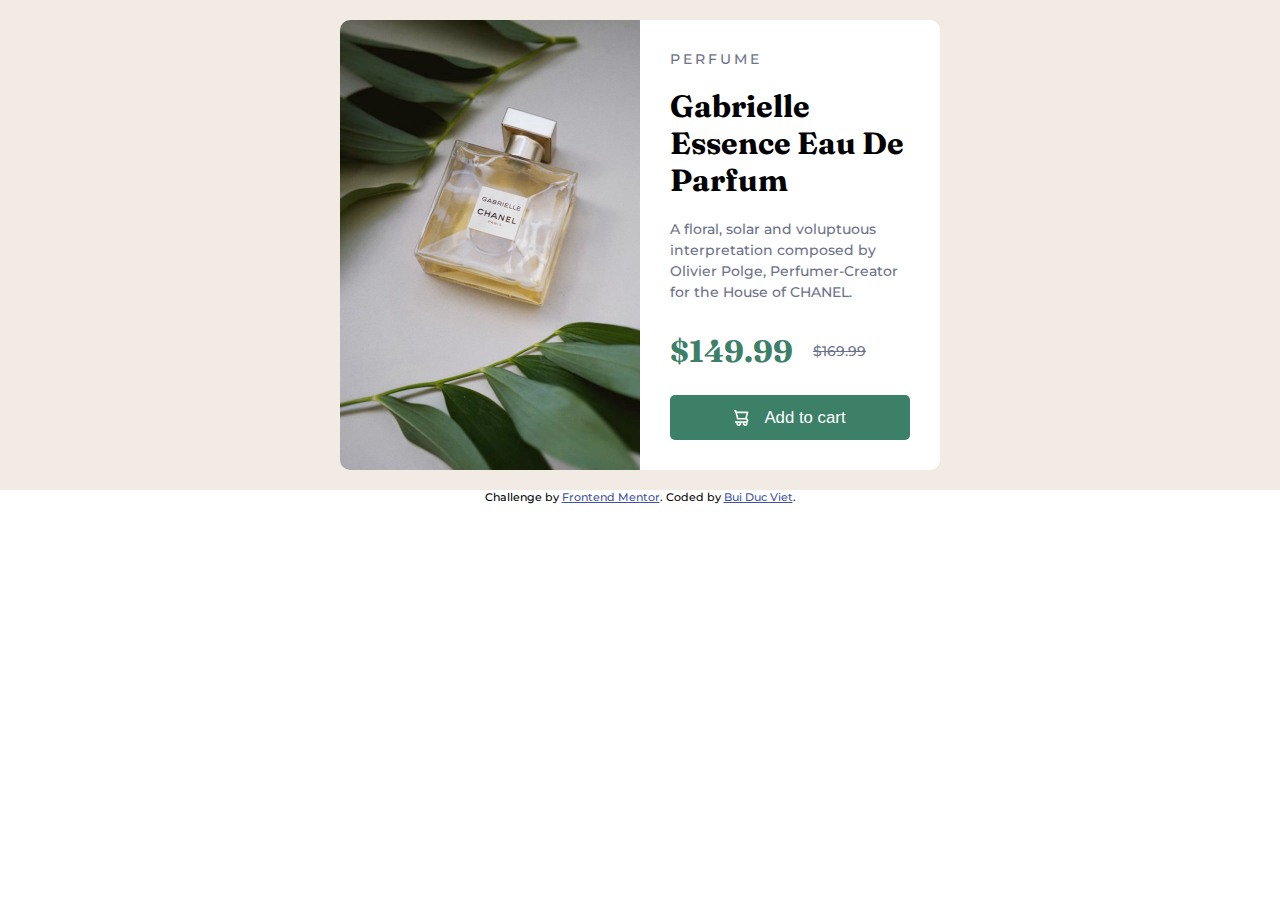
==== product-preview-card-component-main/index.html @ 70a3d057 "Initial commit" ====
<!DOCTYPE html>
<html lang="en">
<head>
  <meta charset="UTF-8">
  <meta name="viewport" content="width=device-width, initial-scale=1.0"> <!-- displays site properly based on user's device -->

  <link rel="icon" type="image/png" sizes="32x32" href="./images/favicon-32x32.png">
  <link rel="preconnect" href="https://fonts.googleapis.com">
  <link rel="preconnect" href="https://fonts.gstatic.com" crossorigin>
  <link href="https://fonts.googleapis.com/css2?family=Fraunces:opsz,wght@9..144,700&family=Montserrat:wght@500;700&display=swap" rel="stylesheet">
  <title>Frontend Mentor | Product preview card component</title>
  <meta name="viewport" content="width=device-width, initial-scale=1">
  <!-- Feel free to remove these styles or customise in your own stylesheet 👍 -->
  <style>
    html{
      font-size: 14px;
      font-family: 'Montserrat',sans-serif;
      font-weight: 500;
    }
    *{
      box-sizing: border-box;
      padding: 0;
      margin: 0;
    }
    p{
      line-height: 1.5;
    }

    h1{
      padding-bottom: 20px;
      padding-top: 20px;
      font: 700 2.2em/1.2 "Fraunces", serif;
    }
    h2 {
      letter-spacing: 3px;
      font-size: 14px;
      font-weight: 500;
      
    }
    h2, .info p ,.price p:last-child{
      color:hsl(228, 12%, 48%);
    }
    .info, .price{
      margin: 25px;
      padding: 0;
    }
    .container{
      background: hsl(30, 38%, 92%);
      display: flex;
      align-items: center;
      justify-content: center;
      padding: 20px;
    }
    
    .price{
      display: flex;
      align-items: center;
    }
    .price p:first-child{
      font: 700 2.2em/1.2 "Fraunces", serif;
      padding-right: 20px;
      color:hsl(158, 36%, 37%);
    }

    .icon.cart{
      padding-right: 15px;
    }

    button:hover{
      background-color: hsl(158, 36%, 17%);
    }

    /* Mobile version*/

    .card {
      display: grid;
      grid-template-columns: 1fr;
      background-color: white;
      width: 365px;
      border-radius: 10px;
    }
    button{
      border: none;
      font-size: 1.2em;
      color: white;
      width: 86%;
      height: 45px;
      margin: auto;
      border-radius: 5px;
      margin-bottom: 20px;
      background-color: hsl(158, 36%, 37%);
      display: flex;
      align-items: center;
      justify-content: center;
    }
    img.desktop{
      display: none;
    }
    img.mobile{
      max-width: 100%;
      border-radius: 10px 10px 0 0;
    }
    /* Desktop version*/

    @media (min-width: 640px) {
    .card{
      width: 600px;
      height: 450px;
      grid-template-columns: 1fr 1fr;
      grid-template-rows: repeat(5,1fr);
    }

    img.mobile{
      display: none;
    }

    img.desktop{
      display: block;
      max-width: 100%;
      grid-row: 1/7;
      border-radius: 10px 0 0 10px;
    }

    button {
          width: 80%;
          margin: auto;
          border-radius: 5px;
          background-color: hsl(158, 36%, 37%);
          display: flex;
          align-items: center;
          justify-content: center;
          margin-bottom: 30px;
          grid-column: 2;
          grid-row: 6;
    }

    .price{
      margin-left: 30px;
      grid-row: 5;
      grid-column: 2;
    }

    .info{
      grid-row: 1/5;
      grid-column: 2;
      margin: 30px;
    }
    }

    .attribution { font-size: 11px; text-align: center; }
    .attribution a { color: hsl(228, 45%, 44%); }
  </style>
</head>
<body>

  <div class="container">

    <div class="card">
     
      <img src="./images/image-product-desktop.jpg" class="desktop">
      <img src="./images/image-product-mobile.jpg" class="mobile">
      <div class="info">
        <h2>PERFUME</h2>
        <h1>Gabrielle Essence Eau De Parfum</h1>
        <p>
          A floral, solar and voluptuous interpretation composed by Olivier Polge,
          Perfumer-Creator for the House of CHANEL.
        </p>
      </div>
      <div class="price">
        <p>$149.99</p>
        <p><s>$169.99</s></p>
      </div>
      <button>
        <img class="icon cart" src="./images/icon-cart.svg">
        Add to cart
      </button>
      
    </div>
  </div>
  <div class="attribution">
    Challenge by <a href="https://www.frontendmentor.io?ref=challenge" target="_blank">Frontend Mentor</a>. 
    Coded by <a href="#">Bui Duc Viet</a>.
  </div>
</body>
</html>
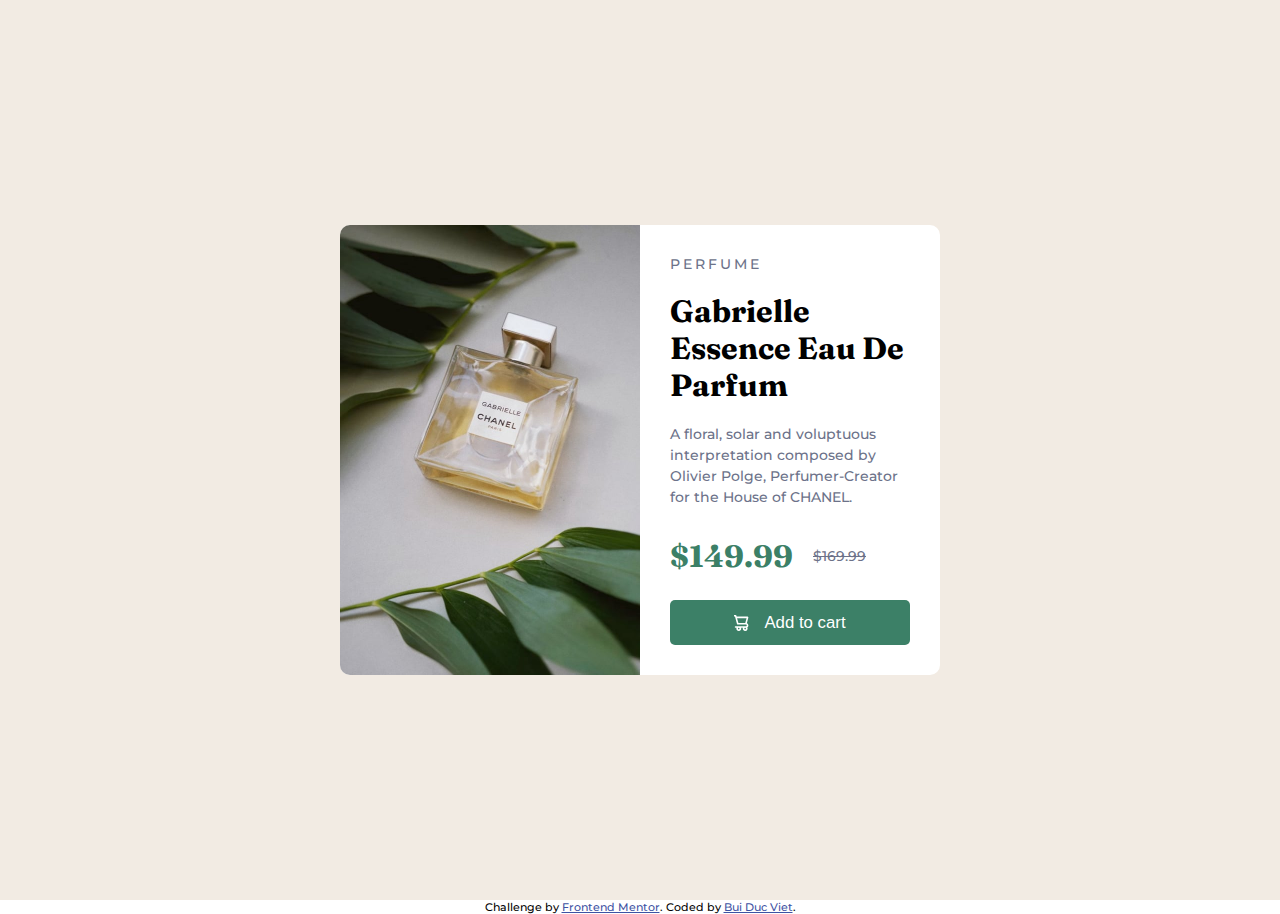
==== commit c062fd6e: "Initial commit" ====
--- a/product-preview-card-component-main/index.html
+++ b/product-preview-card-component-main/index.html
@@ -49,7 +49,8 @@
       display: flex;
       align-items: center;
       justify-content: center;
-      padding: 20px;
+      width: 100vw;
+      height: 100vh;
     }
     
     .price{
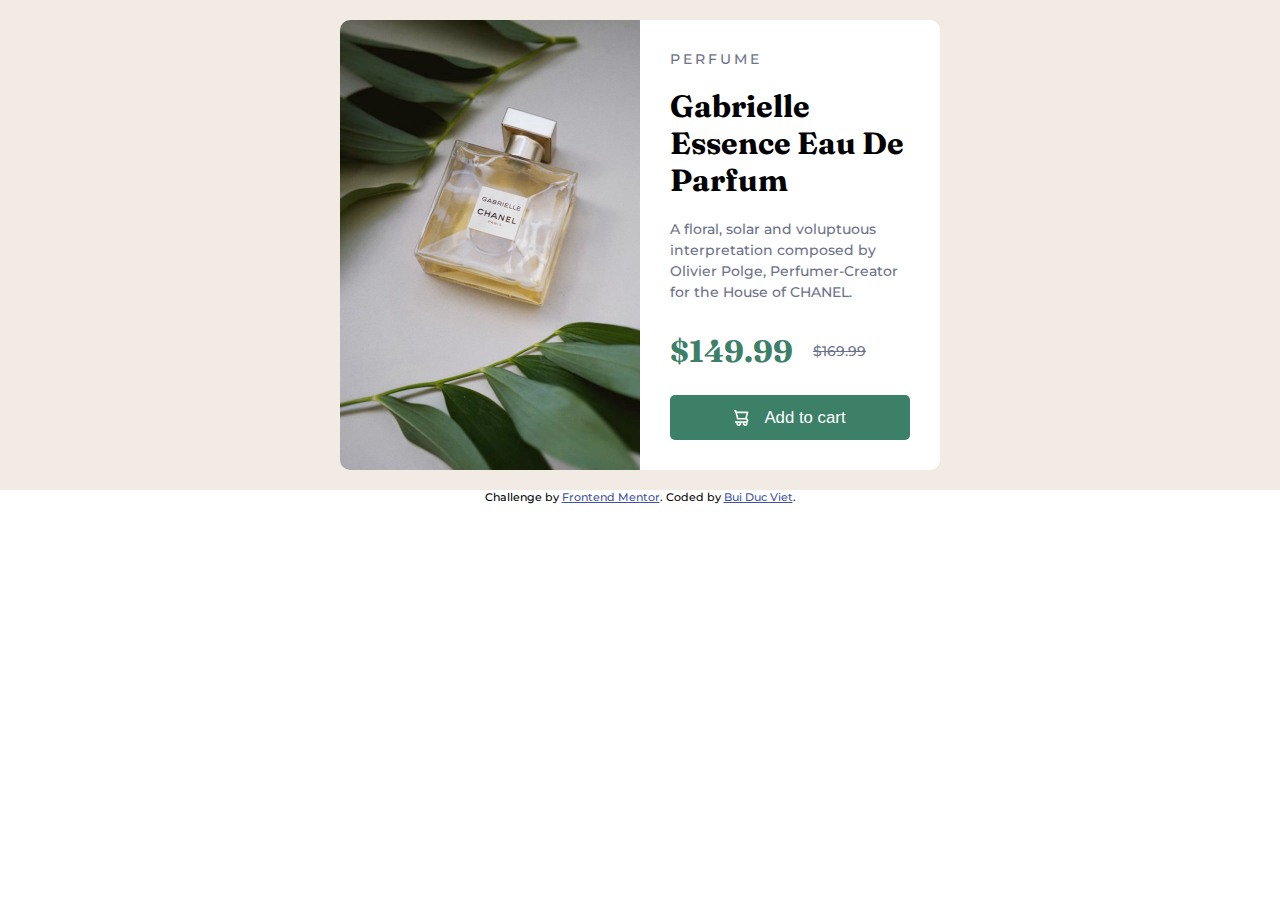
==== commit 35a20f63: "Update index.html" ====
--- a/product-preview-card-component-main/index.html
+++ b/product-preview-card-component-main/index.html
@@ -49,8 +49,8 @@
       display: flex;
       align-items: center;
       justify-content: center;
-      width: 100vw;
-      height: 100vh;
+      width:100vw;
+      padding:20px;
     }
     
     .price{
@@ -184,4 +184,4 @@
     Coded by <a href="#">Bui Duc Viet</a>.
   </div>
 </body>
-</html>+</html>
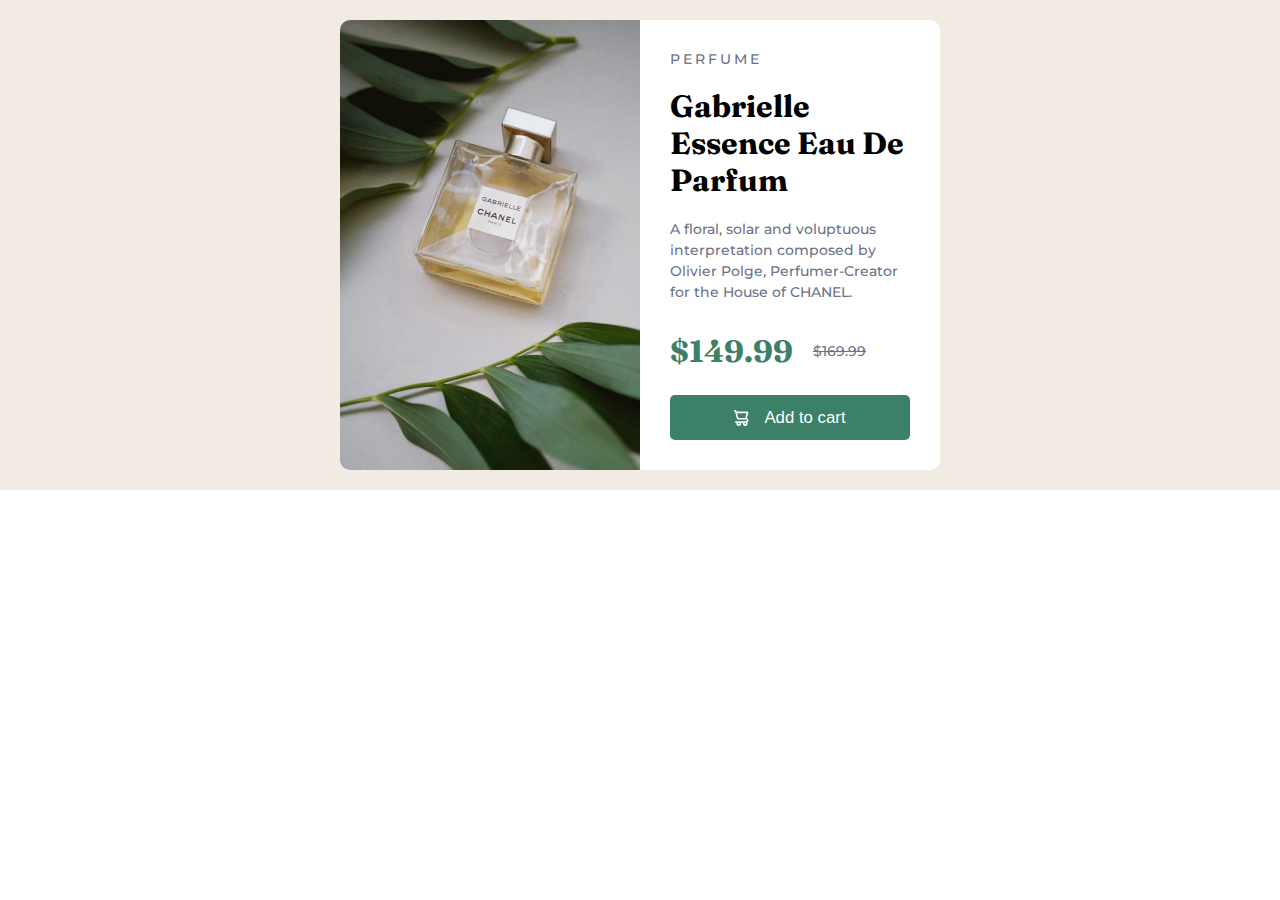
==== commit 95313903: "Update index.html" ====
--- a/product-preview-card-component-main/index.html
+++ b/product-preview-card-component-main/index.html
@@ -1,187 +1,182 @@
 <!DOCTYPE html>
 <html lang="en">
-<head>
-  <meta charset="UTF-8">
-  <meta name="viewport" content="width=device-width, initial-scale=1.0"> <!-- displays site properly based on user's device -->
+  <head>
+    <meta charset="UTF-8">
+    <meta name="viewport" content="width=device-width, initial-scale=1.0"> <!-- displays site properly based on user's device -->
 
-  <link rel="icon" type="image/png" sizes="32x32" href="./images/favicon-32x32.png">
-  <link rel="preconnect" href="https://fonts.googleapis.com">
-  <link rel="preconnect" href="https://fonts.gstatic.com" crossorigin>
-  <link href="https://fonts.googleapis.com/css2?family=Fraunces:opsz,wght@9..144,700&family=Montserrat:wght@500;700&display=swap" rel="stylesheet">
-  <title>Frontend Mentor | Product preview card component</title>
-  <meta name="viewport" content="width=device-width, initial-scale=1">
-  <!-- Feel free to remove these styles or customise in your own stylesheet 👍 -->
-  <style>
-    html{
-      font-size: 14px;
-      font-family: 'Montserrat',sans-serif;
-      font-weight: 500;
-    }
-    *{
-      box-sizing: border-box;
-      padding: 0;
-      margin: 0;
-    }
-    p{
-      line-height: 1.5;
-    }
+    <link rel="icon" type="image/png" sizes="32x32" href="./images/favicon-32x32.png">
+    <link rel="preconnect" href="https://fonts.googleapis.com">
+    <link rel="preconnect" href="https://fonts.gstatic.com" crossorigin>
+    <link href="https://fonts.googleapis.com/css2?family=Fraunces:opsz,wght@9..144,700&family=Montserrat:wght@500;700&display=swap" rel="stylesheet">
+    <title>Frontend Mentor | Product preview card component</title>
+    <meta name="viewport" content="width=device-width, initial-scale=1">
+    <!-- Feel free to remove these styles or customise in your own stylesheet 👍 -->
+    <style>
+      html{
+        font-size: 14px;
+        font-family: 'Montserrat',sans-serif;
+        font-weight: 500;
+      }
 
-    h1{
-      padding-bottom: 20px;
-      padding-top: 20px;
-      font: 700 2.2em/1.2 "Fraunces", serif;
-    }
-    h2 {
-      letter-spacing: 3px;
-      font-size: 14px;
-      font-weight: 500;
+      *{
+        box-sizing: border-box;
+        padding: 0;
+        margin: 0;
+      }
+      p{
+        line-height: 1.5;
+      }
+
+      h1{
+        padding-bottom: 20px;
+        padding-top: 20px;
+        font: 700 2.2em/1.2 "Fraunces", serif;
+      }
+      h2 {
+        letter-spacing: 3px;
+        font-size: 14px;
+        font-weight: 500;
+        
+      }
+      h2, .info p ,.price p:last-child{
+        color:hsl(228, 12%, 48%);
+      }
+      .info, .price{
+        margin: 25px;
+        padding: 0;
+      }
+      .container{
+        background: hsl(30, 38%, 92%);
+        display: flex;
+        align-items: center;
+        justify-content: center;
+        width: 100%;
+        padding: 20px;
+      }
       
-    }
-    h2, .info p ,.price p:last-child{
-      color:hsl(228, 12%, 48%);
-    }
-    .info, .price{
-      margin: 25px;
-      padding: 0;
-    }
-    .container{
-      background: hsl(30, 38%, 92%);
-      display: flex;
-      align-items: center;
-      justify-content: center;
-      width:100vw;
-      padding:20px;
-    }
-    
-    .price{
-      display: flex;
-      align-items: center;
-    }
-    .price p:first-child{
-      font: 700 2.2em/1.2 "Fraunces", serif;
-      padding-right: 20px;
-      color:hsl(158, 36%, 37%);
-    }
+      .price{
+        display: flex;
+        align-items: center;
+      }
+      .price p:first-child{
+        font: 700 2.2em/1.2 "Fraunces", serif;
+        padding-right: 20px;
+        color:hsl(158, 36%, 37%);
+      }
 
-    .icon.cart{
-      padding-right: 15px;
-    }
+      .icon.cart{
+        padding-right: 15px;
+      }
 
-    button:hover{
-      background-color: hsl(158, 36%, 17%);
-    }
+      button:hover{
+        background-color: hsl(158, 36%, 17%);
+      }
 
-    /* Mobile version*/
+      /* Mobile version*/
 
-    .card {
-      display: grid;
-      grid-template-columns: 1fr;
-      background-color: white;
-      width: 365px;
-      border-radius: 10px;
-    }
-    button{
-      border: none;
-      font-size: 1.2em;
-      color: white;
-      width: 86%;
-      height: 45px;
-      margin: auto;
-      border-radius: 5px;
-      margin-bottom: 20px;
-      background-color: hsl(158, 36%, 37%);
-      display: flex;
-      align-items: center;
-      justify-content: center;
-    }
-    img.desktop{
-      display: none;
-    }
-    img.mobile{
-      max-width: 100%;
-      border-radius: 10px 10px 0 0;
-    }
-    /* Desktop version*/
+      .card {
+        display: grid;
+        grid-template-columns: 1fr;
+        background-color: white;
+        width: 365px;
+        border-radius: 10px;
+      }
+      button{
+        border: none;
+        font-size: 1.2em;
+        color: white;
+        width: 86%;
+        height: 45px;
+        margin: auto;
+        border-radius: 5px;
+        margin-bottom: 20px;
+        background-color: hsl(158, 36%, 37%);
+        display: flex;
+        align-items: center;
+        justify-content: center;
+      }
+      img.desktop{
+        display: none;
+      }
+      img.mobile{
+        max-width: 100%;
+        border-radius: 10px 10px 0 0;
+      }
+      /* Desktop version*/
 
-    @media (min-width: 640px) {
-    .card{
-      width: 600px;
-      height: 450px;
-      grid-template-columns: 1fr 1fr;
-      grid-template-rows: repeat(5,1fr);
-    }
+      @media (min-width: 640px) {
+      .card{
+        width: 600px;
+        height: 450px;
+        grid-template-columns: 1fr 1fr;
+        grid-template-rows: repeat(5,1fr);
+      }
 
-    img.mobile{
-      display: none;
-    }
+      img.mobile{
+        display: none;
+      }
 
-    img.desktop{
-      display: block;
-      max-width: 100%;
-      grid-row: 1/7;
-      border-radius: 10px 0 0 10px;
-    }
+      img.desktop{
+        display: block;
+        max-width: 100%;
+        grid-row: 1/7;
+        border-radius: 10px 0 0 10px;
+      }
 
-    button {
-          width: 80%;
-          margin: auto;
-          border-radius: 5px;
-          background-color: hsl(158, 36%, 37%);
-          display: flex;
-          align-items: center;
-          justify-content: center;
-          margin-bottom: 30px;
-          grid-column: 2;
-          grid-row: 6;
-    }
+      button {
+            width: 80%;
+            margin: auto;
+            border-radius: 5px;
+            background-color: hsl(158, 36%, 37%);
+            display: flex;
+            align-items: center;
+            justify-content: center;
+            margin-bottom: 30px;
+            grid-column: 2;
+            grid-row: 6;
+      }
 
-    .price{
-      margin-left: 30px;
-      grid-row: 5;
-      grid-column: 2;
-    }
+      .price{
+        margin-left: 30px;
+        grid-row: 5;
+        grid-column: 2;
+      }
 
-    .info{
-      grid-row: 1/5;
-      grid-column: 2;
-      margin: 30px;
-    }
-    }
+      .info{
+        grid-row: 1/5;
+        grid-column: 2;
+        margin: 30px;
+      }
+      }
 
-    .attribution { font-size: 11px; text-align: center; }
-    .attribution a { color: hsl(228, 45%, 44%); }
-  </style>
-</head>
-<body>
-
-  <div class="container">
-
-    <div class="card">
-     
-      <img src="./images/image-product-desktop.jpg" class="desktop">
-      <img src="./images/image-product-mobile.jpg" class="mobile">
-      <div class="info">
-        <h2>PERFUME</h2>
-        <h1>Gabrielle Essence Eau De Parfum</h1>
-        <p>
-          A floral, solar and voluptuous interpretation composed by Olivier Polge,
-          Perfumer-Creator for the House of CHANEL.
-        </p>
+    </style>
+  </head>
+  <body>
+    <main>
+      <div class="container">
+        <div class="card">
+      
+          <img src="./images/image-product-desktop.jpg" class="desktop" alt="product image">
+          <img src="./images/image-product-mobile.jpg" class="mobile" alt="product image">
+          <div class="info">
+            <h2>PERFUME</h2>
+            <h1>Gabrielle Essence Eau De Parfum</h1>
+            <p>
+              A floral, solar and voluptuous interpretation composed by Olivier Polge,
+              Perfumer-Creator for the House of CHANEL.
+            </p>
+          </div>
+          <div class="price">
+            <p>$149.99</p>
+            <p><s>$169.99</s></p>
+          </div>
+          <button>
+            <img class="icon cart" src="./images/icon-cart.svg">
+            Add to cart
+          </button>
+      
+        </div>
       </div>
-      <div class="price">
-        <p>$149.99</p>
-        <p><s>$169.99</s></p>
-      </div>
-      <button>
-        <img class="icon cart" src="./images/icon-cart.svg">
-        Add to cart
-      </button>
-      
-    </div>
-  </div>
-  <div class="attribution">
-    Challenge by <a href="https://www.frontendmentor.io?ref=challenge" target="_blank">Frontend Mentor</a>. 
-    Coded by <a href="#">Bui Duc Viet</a>.
-  </div>
-</body>
+    </main>
+  </body>
 </html>
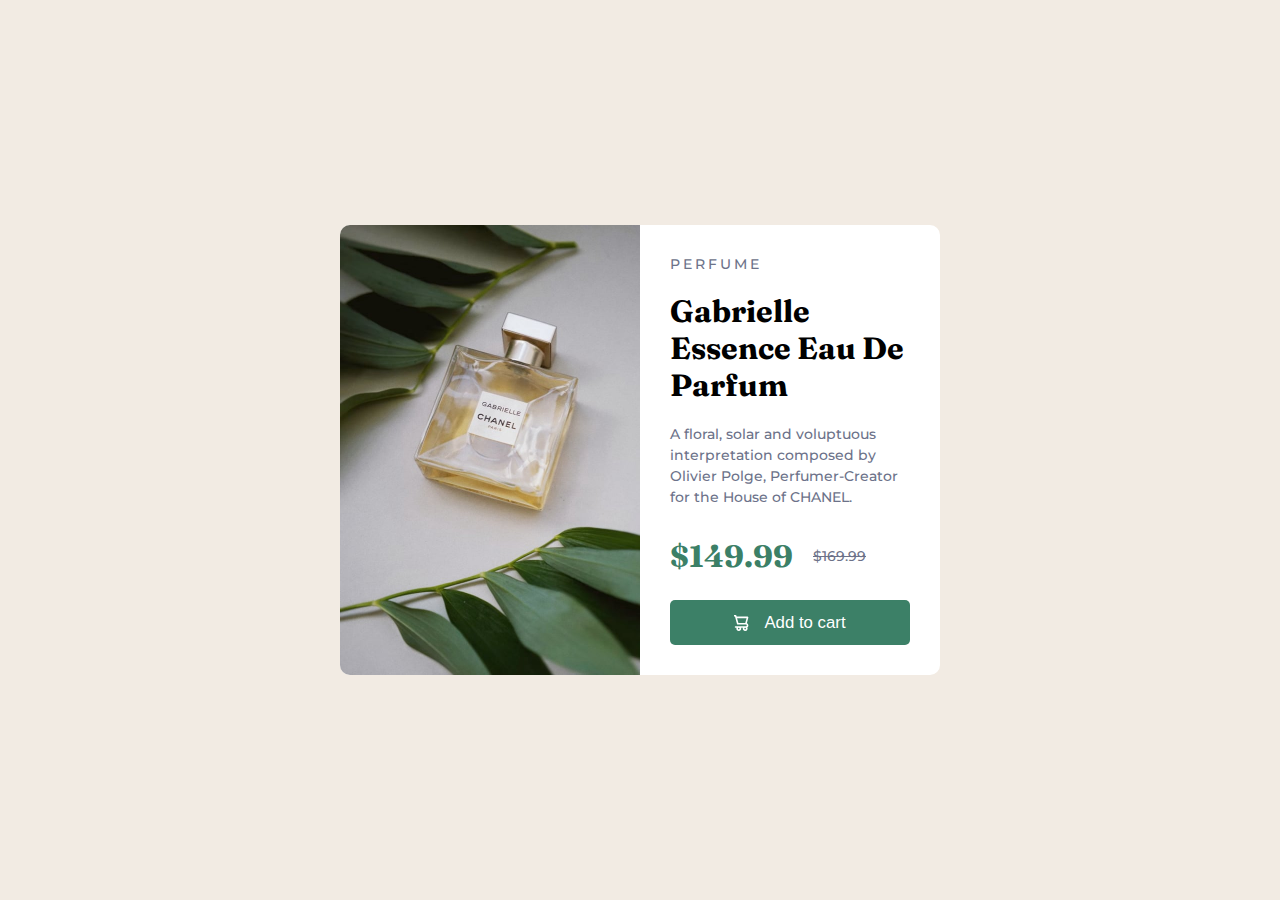
==== commit 223f1473: "Update index.html" ====
--- a/product-preview-card-component-main/index.html
+++ b/product-preview-card-component-main/index.html
@@ -17,7 +17,10 @@
         font-family: 'Montserrat',sans-serif;
         font-weight: 500;
       }
-
+      html,body,main {
+         height: 100%;
+      }
+      
       *{
         box-sizing: border-box;
         padding: 0;
@@ -51,6 +54,7 @@
         align-items: center;
         justify-content: center;
         width: 100%;
+        height: 100%;
         padding: 20px;
       }
       
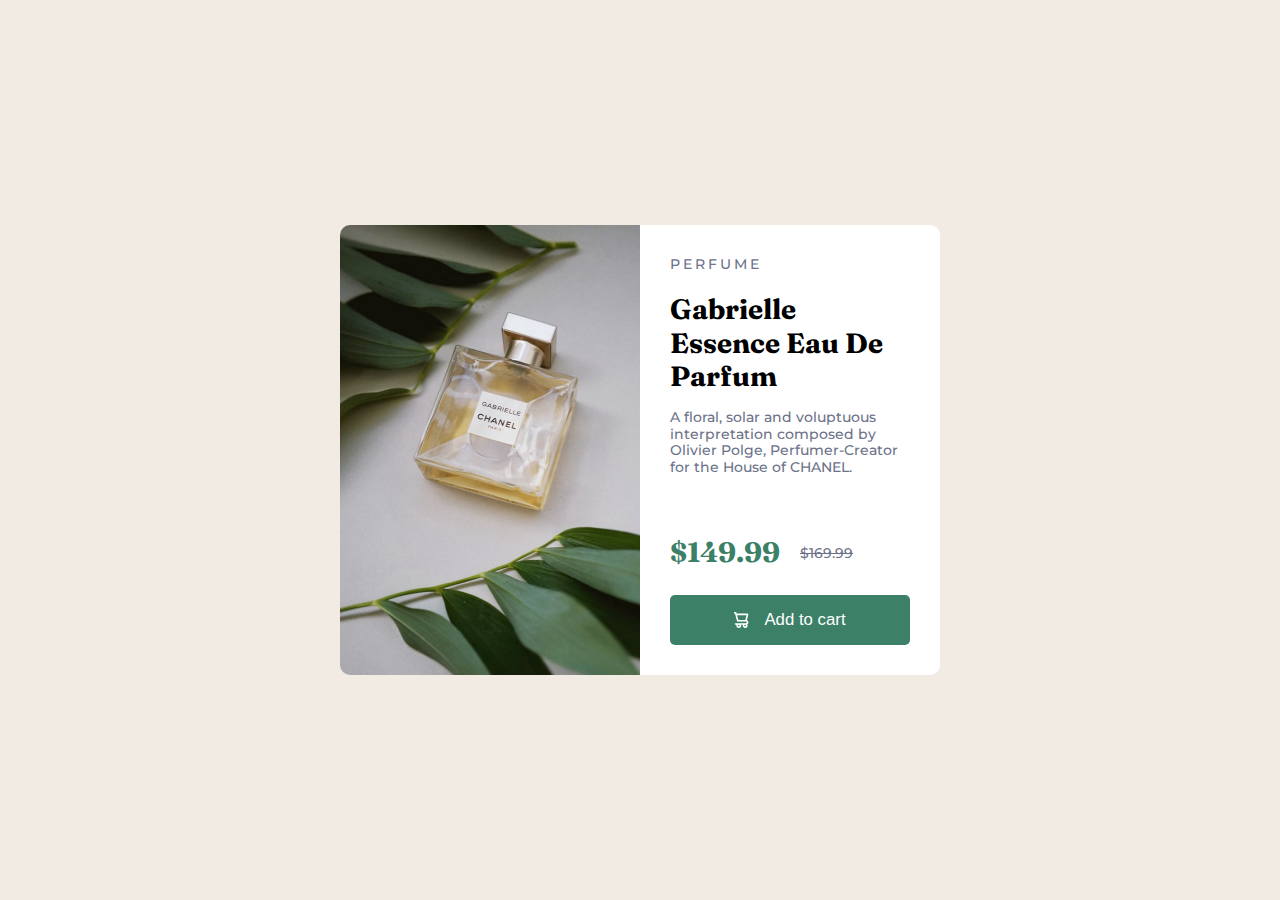
==== commit 014f703b: "Update index.html" ====
--- a/product-preview-card-component-main/index.html
+++ b/product-preview-card-component-main/index.html
@@ -20,20 +20,20 @@
       html,body,main {
          height: 100%;
       }
-      
+
       *{
         box-sizing: border-box;
         padding: 0;
         margin: 0;
       }
       p{
-        line-height: 1.5;
+        line-height: 1.2;
       }
 
       h1{
-        padding-bottom: 20px;
+        padding-bottom: 15px;
         padding-top: 20px;
-        font: 700 2.2em/1.2 "Fraunces", serif;
+        font: 700 2em/1.2 "Fraunces", serif;
       }
       h2 {
         letter-spacing: 3px;
@@ -63,7 +63,7 @@
         align-items: center;
       }
       .price p:first-child{
-        font: 700 2.2em/1.2 "Fraunces", serif;
+        font: 700 2em/1.2 "Fraunces", serif;
         padding-right: 20px;
         color:hsl(158, 36%, 37%);
       }
@@ -90,7 +90,7 @@
         font-size: 1.2em;
         color: white;
         width: 86%;
-        height: 45px;
+        height: 50px;
         margin: auto;
         border-radius: 5px;
         margin-bottom: 20px;
@@ -175,7 +175,7 @@
             <p><s>$169.99</s></p>
           </div>
           <button>
-            <img class="icon cart" src="./images/icon-cart.svg">
+            <img class="icon cart" src="./images/icon-cart.svg" alt="cart icon">
             Add to cart
           </button>
       
